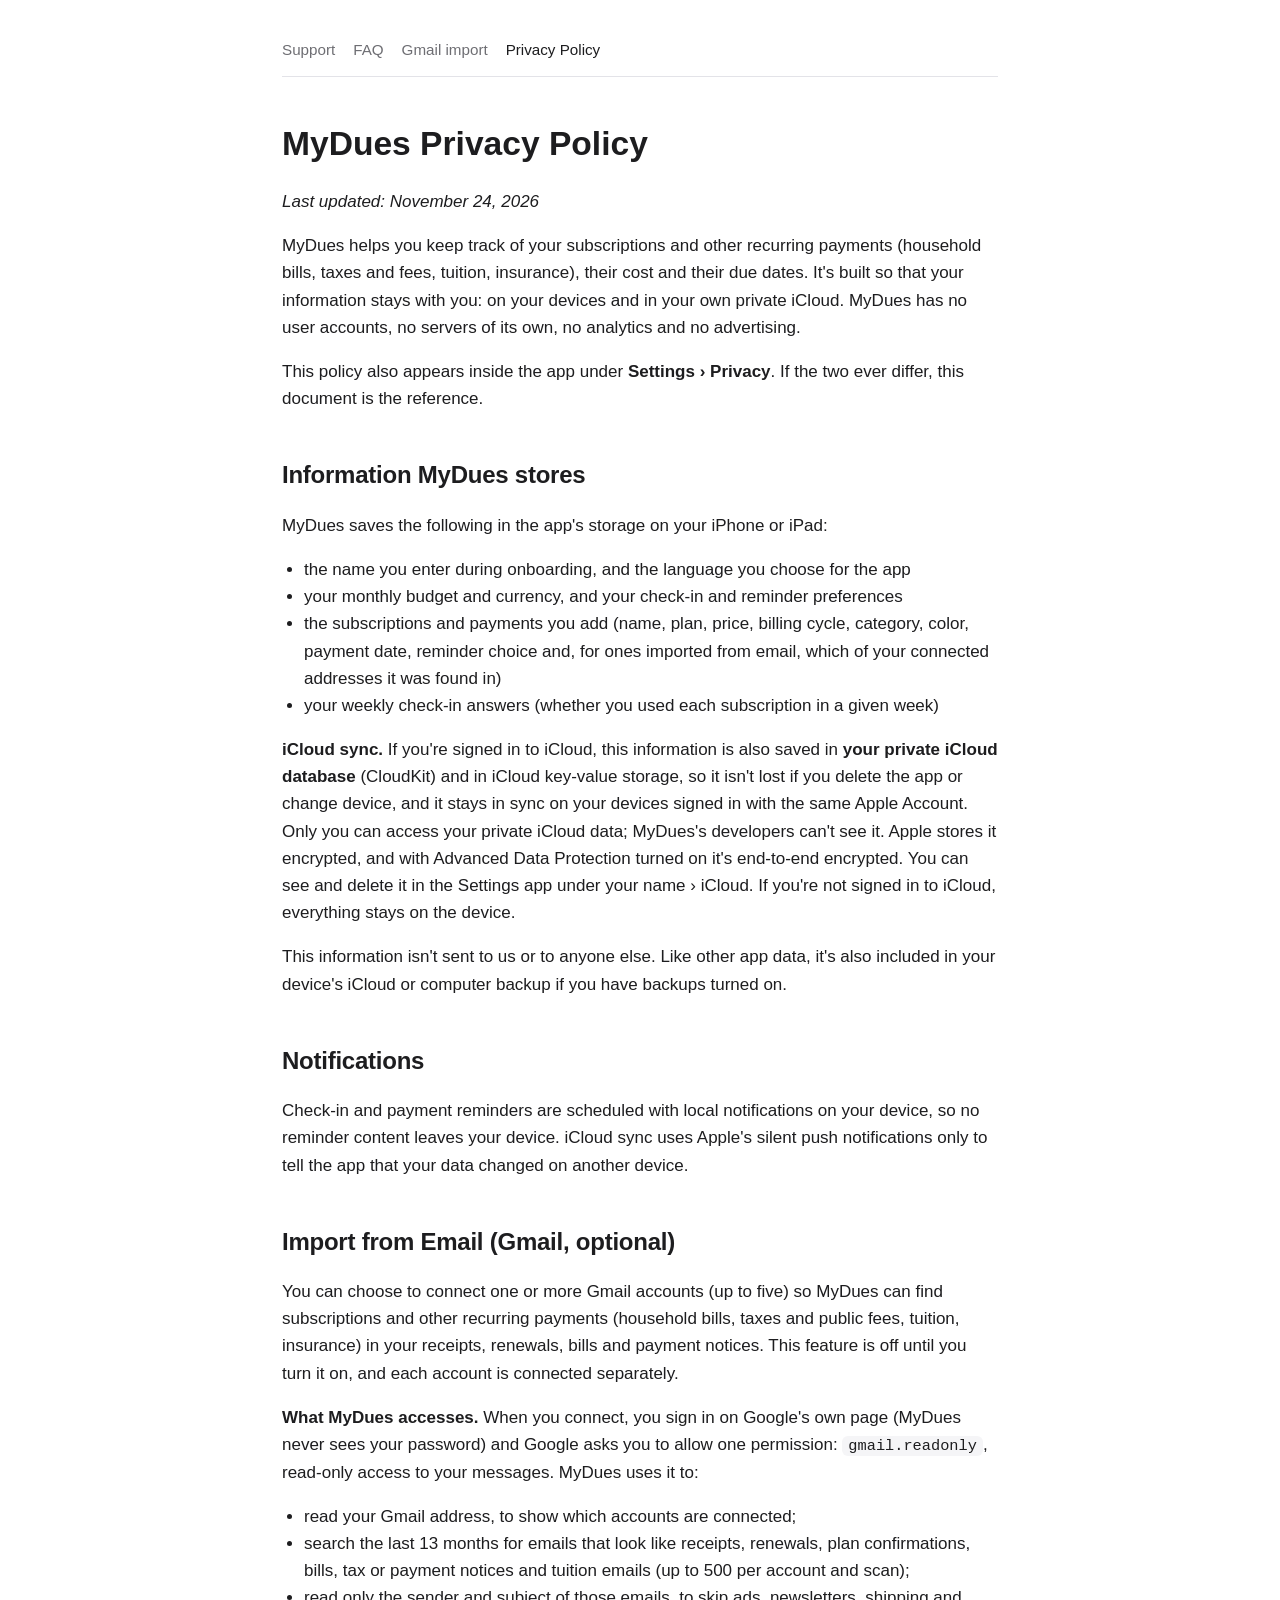
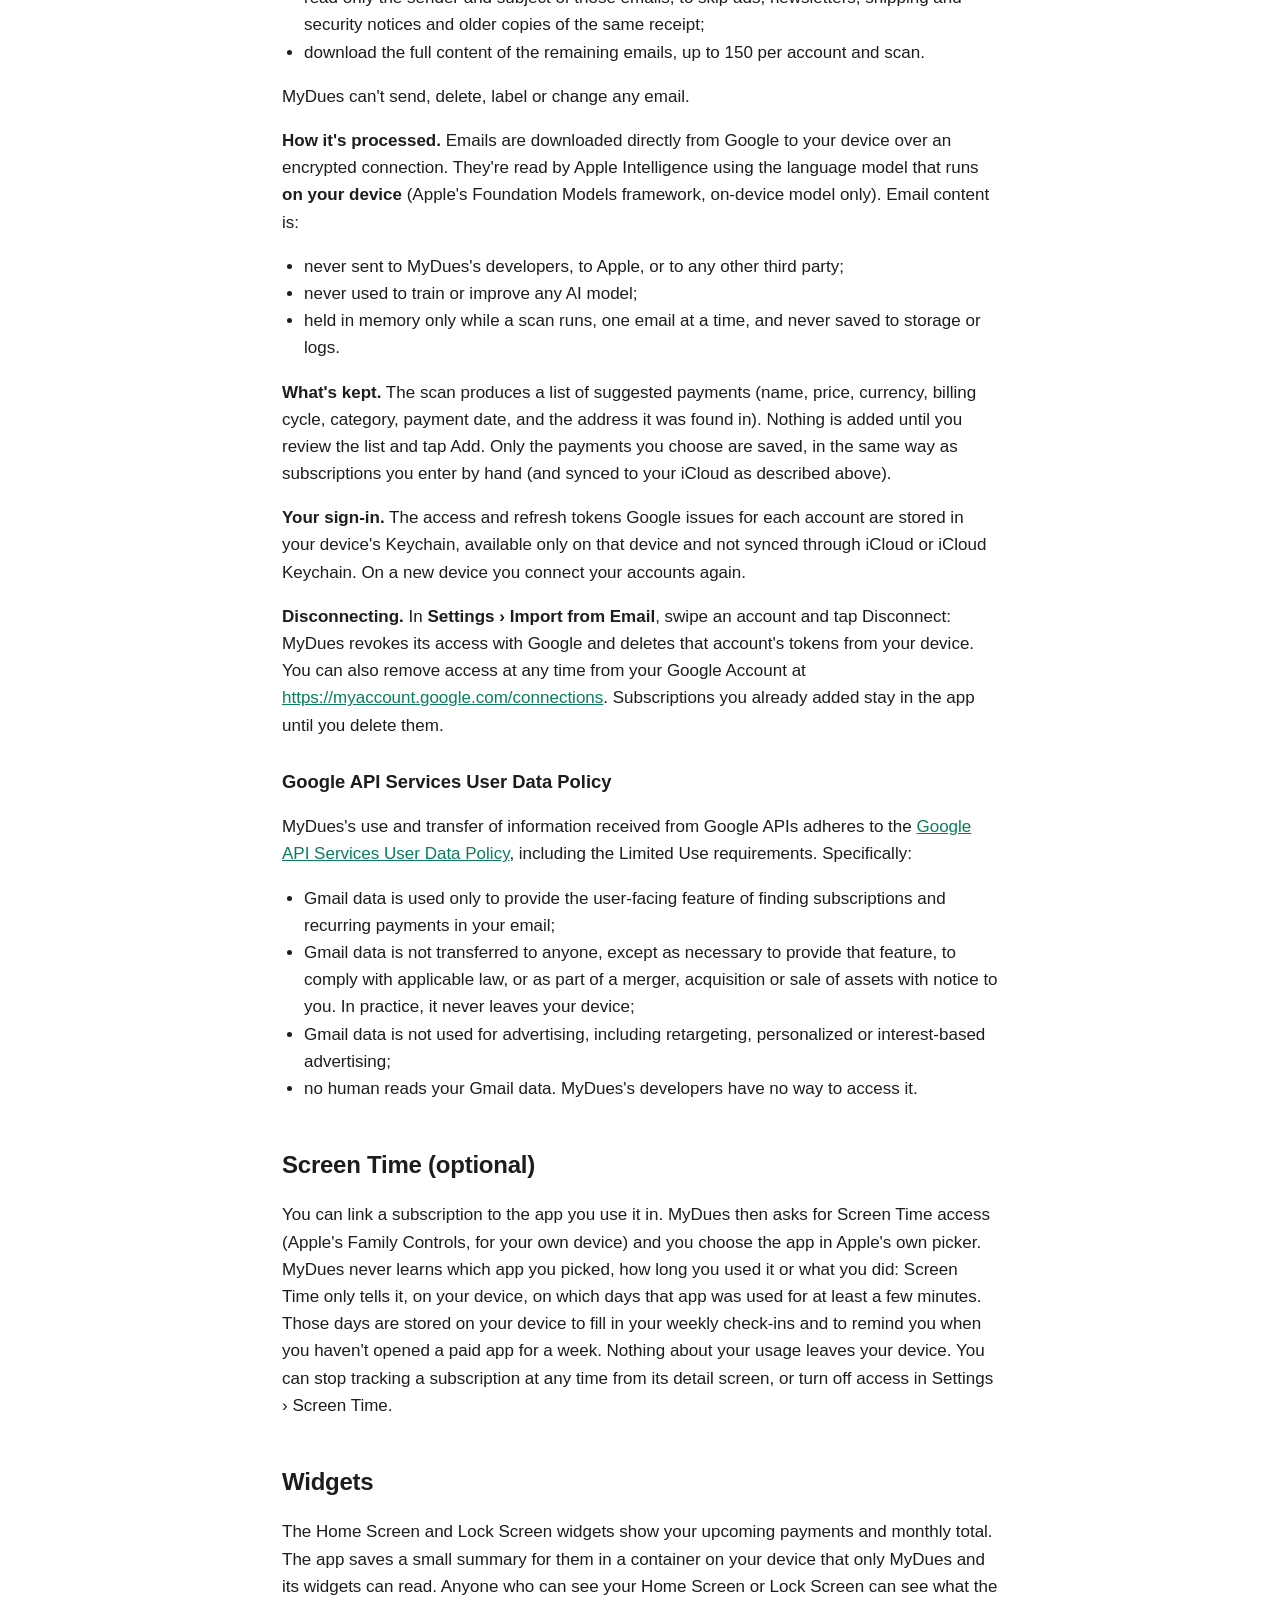
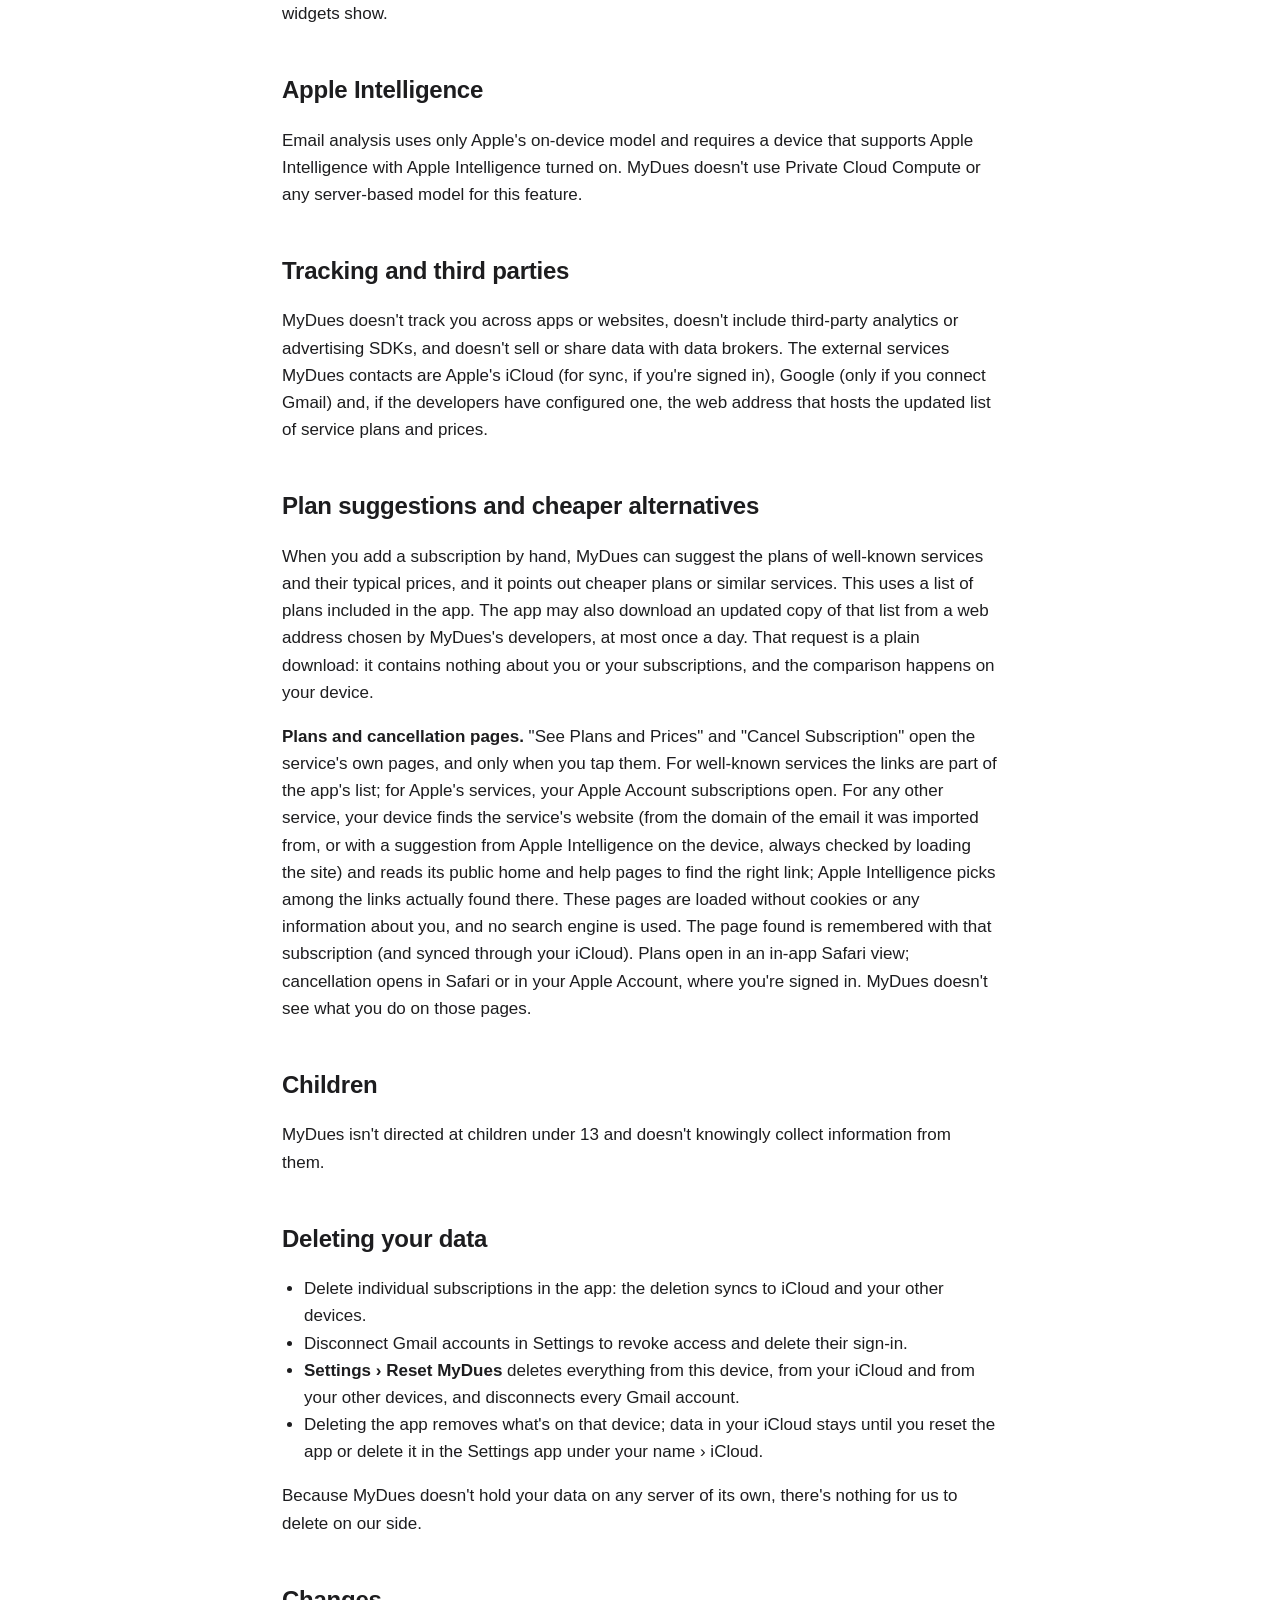
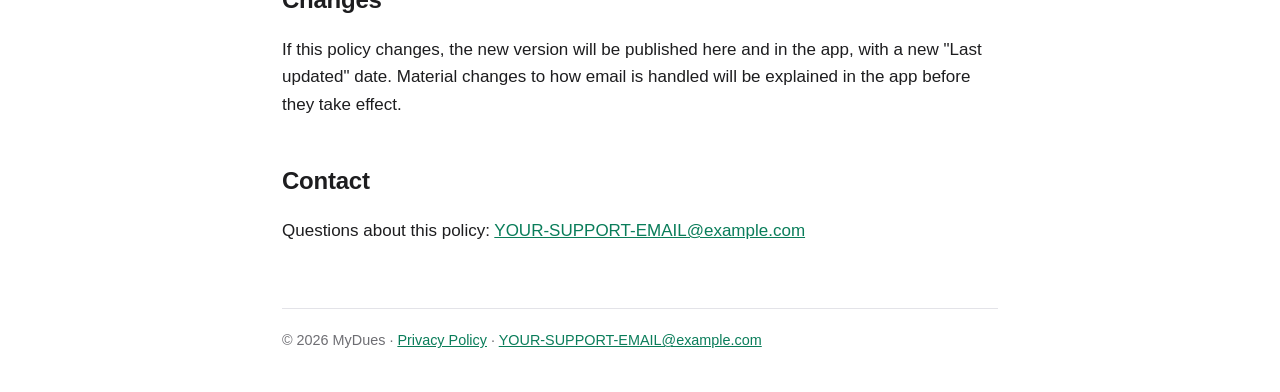
==== docs/privacy.html @ 200a71fd "testflight" ====
<!doctype html>
<html lang="en"><head><meta charset="utf-8">
<meta name="viewport" content="width=device-width,initial-scale=1">
<title>MyDues Privacy Policy</title><meta name="description" content="MyDues Privacy Policy">
<link rel="stylesheet" href="style.css"></head><body><div class="wrap">
<div style="height:24px"></div>
<nav><a href="index.html">Support</a><a href="index.html#faq">FAQ</a><a href="index.html#gmail">Gmail import</a><a href="privacy.html" class="on">Privacy Policy</a></nav>
<main class="doc"><h1>MyDues Privacy Policy</h1>
<p><em>Last updated: November 24, 2026</em></p>
<p>MyDues helps you keep track of your subscriptions and other recurring payments (household bills, taxes and fees, tuition, insurance), their cost and their due dates. It's built so that your information stays with you: on your devices and in your own private iCloud. MyDues has no user accounts, no servers of its own, no analytics and no advertising.</p>
<p>This policy also appears inside the app under <strong>Settings › Privacy</strong>. If the two ever differ, this document is the reference.</p>
<h2>Information MyDues stores</h2>
<p>MyDues saves the following in the app's storage on your iPhone or iPad:</p>
<ul>
<li>the name you enter during onboarding, and the language you choose for the app</li>
<li>your monthly budget and currency, and your check-in and reminder preferences</li>
<li>the subscriptions and payments you add (name, plan, price, billing cycle, category, color, payment date, reminder choice and, for ones imported from email, which of your connected addresses it was found in)</li>
<li>your weekly check-in answers (whether you used each subscription in a given week)</li>
</ul>
<p><strong>iCloud sync.</strong> If you're signed in to iCloud, this information is also saved in <strong>your private iCloud database</strong> (CloudKit) and in iCloud key-value storage, so it isn't lost if you delete the app or change device, and it stays in sync on your devices signed in with the same Apple Account. Only you can access your private iCloud data; MyDues's developers can't see it. Apple stores it encrypted, and with Advanced Data Protection turned on it's end-to-end encrypted. You can see and delete it in the Settings app under your name › iCloud. If you're not signed in to iCloud, everything stays on the device.</p>
<p>This information isn't sent to us or to anyone else. Like other app data, it's also included in your device's iCloud or computer backup if you have backups turned on.</p>
<h2>Notifications</h2>
<p>Check-in and payment reminders are scheduled with local notifications on your device, so no reminder content leaves your device. iCloud sync uses Apple's silent push notifications only to tell the app that your data changed on another device.</p>
<h2>Import from Email (Gmail, optional)</h2>
<p>You can choose to connect one or more Gmail accounts (up to five) so MyDues can find subscriptions and other recurring payments (household bills, taxes and public fees, tuition, insurance) in your receipts, renewals, bills and payment notices. This feature is off until you turn it on, and each account is connected separately.</p>
<p><strong>What MyDues accesses.</strong> When you connect, you sign in on Google's own page (MyDues never sees your password) and Google asks you to allow one permission: <code>gmail.readonly</code>, read-only access to your messages. MyDues uses it to:</p>
<ul>
<li>read your Gmail address, to show which accounts are connected;</li>
<li>search the last 13 months for emails that look like receipts, renewals, plan confirmations, bills, tax or payment notices and tuition emails (up to 500 per account and scan);</li>
<li>read only the sender and subject of those emails, to skip ads, newsletters, shipping and security notices and older copies of the same receipt;</li>
<li>download the full content of the remaining emails, up to 150 per account and scan.</li>
</ul>
<p>MyDues can't send, delete, label or change any email.</p>
<p><strong>How it's processed.</strong> Emails are downloaded directly from Google to your device over an encrypted connection. They're read by Apple Intelligence using the language model that runs <strong>on your device</strong> (Apple's Foundation Models framework, on-device model only). Email content is:</p>
<ul>
<li>never sent to MyDues's developers, to Apple, or to any other third party;</li>
<li>never used to train or improve any AI model;</li>
<li>held in memory only while a scan runs, one email at a time, and never saved to storage or logs.</li>
</ul>
<p><strong>What's kept.</strong> The scan produces a list of suggested payments (name, price, currency, billing cycle, category, payment date, and the address it was found in). Nothing is added until you review the list and tap Add. Only the payments you choose are saved, in the same way as subscriptions you enter by hand (and synced to your iCloud as described above).</p>
<p><strong>Your sign-in.</strong> The access and refresh tokens Google issues for each account are stored in your device's Keychain, available only on that device and not synced through iCloud or iCloud Keychain. On a new device you connect your accounts again.</p>
<p><strong>Disconnecting.</strong> In <strong>Settings › Import from Email</strong>, swipe an account and tap Disconnect: MyDues revokes its access with Google and deletes that account's tokens from your device. You can also remove access at any time from your Google Account at <a href="https://myaccount.google.com/connections">https://myaccount.google.com/connections</a>. Subscriptions you already added stay in the app until you delete them.</p>
<h3>Google API Services User Data Policy</h3>
<p>MyDues's use and transfer of information received from Google APIs adheres to the <a href="https://developers.google.com/terms/api-services-user-data-policy">Google API Services User Data Policy</a>, including the Limited Use requirements. Specifically:</p>
<ul>
<li>Gmail data is used only to provide the user-facing feature of finding subscriptions and recurring payments in your email;</li>
<li>Gmail data is not transferred to anyone, except as necessary to provide that feature, to comply with applicable law, or as part of a merger, acquisition or sale of assets with notice to you. In practice, it never leaves your device;</li>
<li>Gmail data is not used for advertising, including retargeting, personalized or interest-based advertising;</li>
<li>no human reads your Gmail data. MyDues's developers have no way to access it.</li>
</ul>
<h2>Screen Time (optional)</h2>
<p>You can link a subscription to the app you use it in. MyDues then asks for Screen Time access (Apple's Family Controls, for your own device) and you choose the app in Apple's own picker. MyDues never learns which app you picked, how long you used it or what you did: Screen Time only tells it, on your device, on which days that app was used for at least a few minutes. Those days are stored on your device to fill in your weekly check-ins and to remind you when you haven't opened a paid app for a week. Nothing about your usage leaves your device. You can stop tracking a subscription at any time from its detail screen, or turn off access in Settings › Screen Time.</p>
<h2>Widgets</h2>
<p>The Home Screen and Lock Screen widgets show your upcoming payments and monthly total. The app saves a small summary for them in a container on your device that only MyDues and its widgets can read. Anyone who can see your Home Screen or Lock Screen can see what the widgets show.</p>
<h2>Apple Intelligence</h2>
<p>Email analysis uses only Apple's on-device model and requires a device that supports Apple Intelligence with Apple Intelligence turned on. MyDues doesn't use Private Cloud Compute or any server-based model for this feature.</p>
<h2>Tracking and third parties</h2>
<p>MyDues doesn't track you across apps or websites, doesn't include third-party analytics or advertising SDKs, and doesn't sell or share data with data brokers. The external services MyDues contacts are Apple's iCloud (for sync, if you're signed in), Google (only if you connect Gmail) and, if the developers have configured one, the web address that hosts the updated list of service plans and prices.</p>
<h2>Plan suggestions and cheaper alternatives</h2>
<p>When you add a subscription by hand, MyDues can suggest the plans of well-known services and their typical prices, and it points out cheaper plans or similar services. This uses a list of plans included in the app. The app may also download an updated copy of that list from a web address chosen by MyDues's developers, at most once a day. That request is a plain download: it contains nothing about you or your subscriptions, and the comparison happens on your device.</p>
<p><strong>Plans and cancellation pages.</strong> "See Plans and Prices" and "Cancel Subscription" open the service's own pages, and only when you tap them. For well-known services the links are part of the app's list; for Apple's services, your Apple Account subscriptions open. For any other service, your device finds the service's website (from the domain of the email it was imported from, or with a suggestion from Apple Intelligence on the device, always checked by loading the site) and reads its public home and help pages to find the right link; Apple Intelligence picks among the links actually found there. These pages are loaded without cookies or any information about you, and no search engine is used. The page found is remembered with that subscription (and synced through your iCloud). Plans open in an in-app Safari view; cancellation opens in Safari or in your Apple Account, where you're signed in. MyDues doesn't see what you do on those pages.</p>
<h2>Children</h2>
<p>MyDues isn't directed at children under 13 and doesn't knowingly collect information from them.</p>
<h2>Deleting your data</h2>
<ul>
<li>Delete individual subscriptions in the app: the deletion syncs to iCloud and your other devices.</li>
<li>Disconnect Gmail accounts in Settings to revoke access and delete their sign-in.</li>
<li><strong>Settings › Reset MyDues</strong> deletes everything from this device, from your iCloud and from your other devices, and disconnects every Gmail account.</li>
<li>Deleting the app removes what's on that device; data in your iCloud stays until you reset the app or delete it in the Settings app under your name › iCloud.</li>
</ul>
<p>Because MyDues doesn't hold your data on any server of its own, there's nothing for us to delete on our side.</p>
<h2>Changes</h2>
<p>If this policy changes, the new version will be published here and in the app, with a new "Last updated" date. Material changes to how email is handled will be explained in the app before they take effect.</p>
<h2>Contact</h2>
<p>Questions about this policy: <a href="mailto:YOUR-SUPPORT-EMAIL@example.com">YOUR-SUPPORT-EMAIL@example.com</a></p></main>
<footer>© 2026 MyDues · <a href="privacy.html">Privacy Policy</a> · <a href="mailto:YOUR-SUPPORT-EMAIL@example.com">YOUR-SUPPORT-EMAIL@example.com</a></footer>
</div></body></html>
---- docs/style.css ----
:root{--bg:#fff;--fg:#1d1d1f;--muted:#6e6e73;--card:#f5f5f7;--accent:#0a7d5a;--line:#e3e3e8}
@media(prefers-color-scheme:dark){:root{--bg:#111113;--fg:#f2f2f4;--muted:#9a9aa2;--card:#1c1c1f;--accent:#3ddc97;--line:#2c2c30}}
*{box-sizing:border-box}
body{margin:0;background:var(--bg);color:var(--fg);font:17px/1.6 -apple-system,BlinkMacSystemFont,"SF Pro Text","Segoe UI",Roboto,sans-serif}
a{color:var(--accent)}
.wrap{max-width:760px;margin:0 auto;padding:0 22px}
header.site{padding:56px 0 28px}
header.site h1{font-size:2.6rem;line-height:1.1;margin:0 0 8px;letter-spacing:-.02em}
header.site p{color:var(--muted);margin:0;font-size:1.15rem}
nav{display:flex;gap:18px;padding:14px 0;border-bottom:1px solid var(--line);font-size:.95rem}
nav a{text-decoration:none;color:var(--muted)}nav a:hover,nav a.on{color:var(--fg)}
h2{font-size:1.5rem;margin:44px 0 12px;letter-spacing:-.01em}
h3{font-size:1.15rem;margin:28px 0 6px}
.card{background:var(--card);border-radius:16px;padding:22px 24px;margin:18px 0}
.btn{display:inline-block;background:var(--accent);color:#fff;padding:11px 20px;border-radius:999px;text-decoration:none;font-weight:600}
@media(prefers-color-scheme:dark){.btn{color:#08130f}}
details{border-bottom:1px solid var(--line);padding:14px 0}
summary{cursor:pointer;font-weight:600;list-style:none;display:flex;justify-content:space-between;gap:12px}
summary::-webkit-details-marker{display:none}
summary::after{content:"+";color:var(--muted);font-weight:400}
details[open] summary::after{content:"–"}
details p,details ul,details ol{margin:10px 0 0;color:var(--fg)}
code{background:var(--card);padding:1px 6px;border-radius:6px;font-size:.9em}
footer{margin:64px 0 40px;padding-top:20px;border-top:1px solid var(--line);color:var(--muted);font-size:.9rem}
.doc h1{font-size:2.1rem;margin:40px 0 8px}
.doc ul{padding-left:22px}
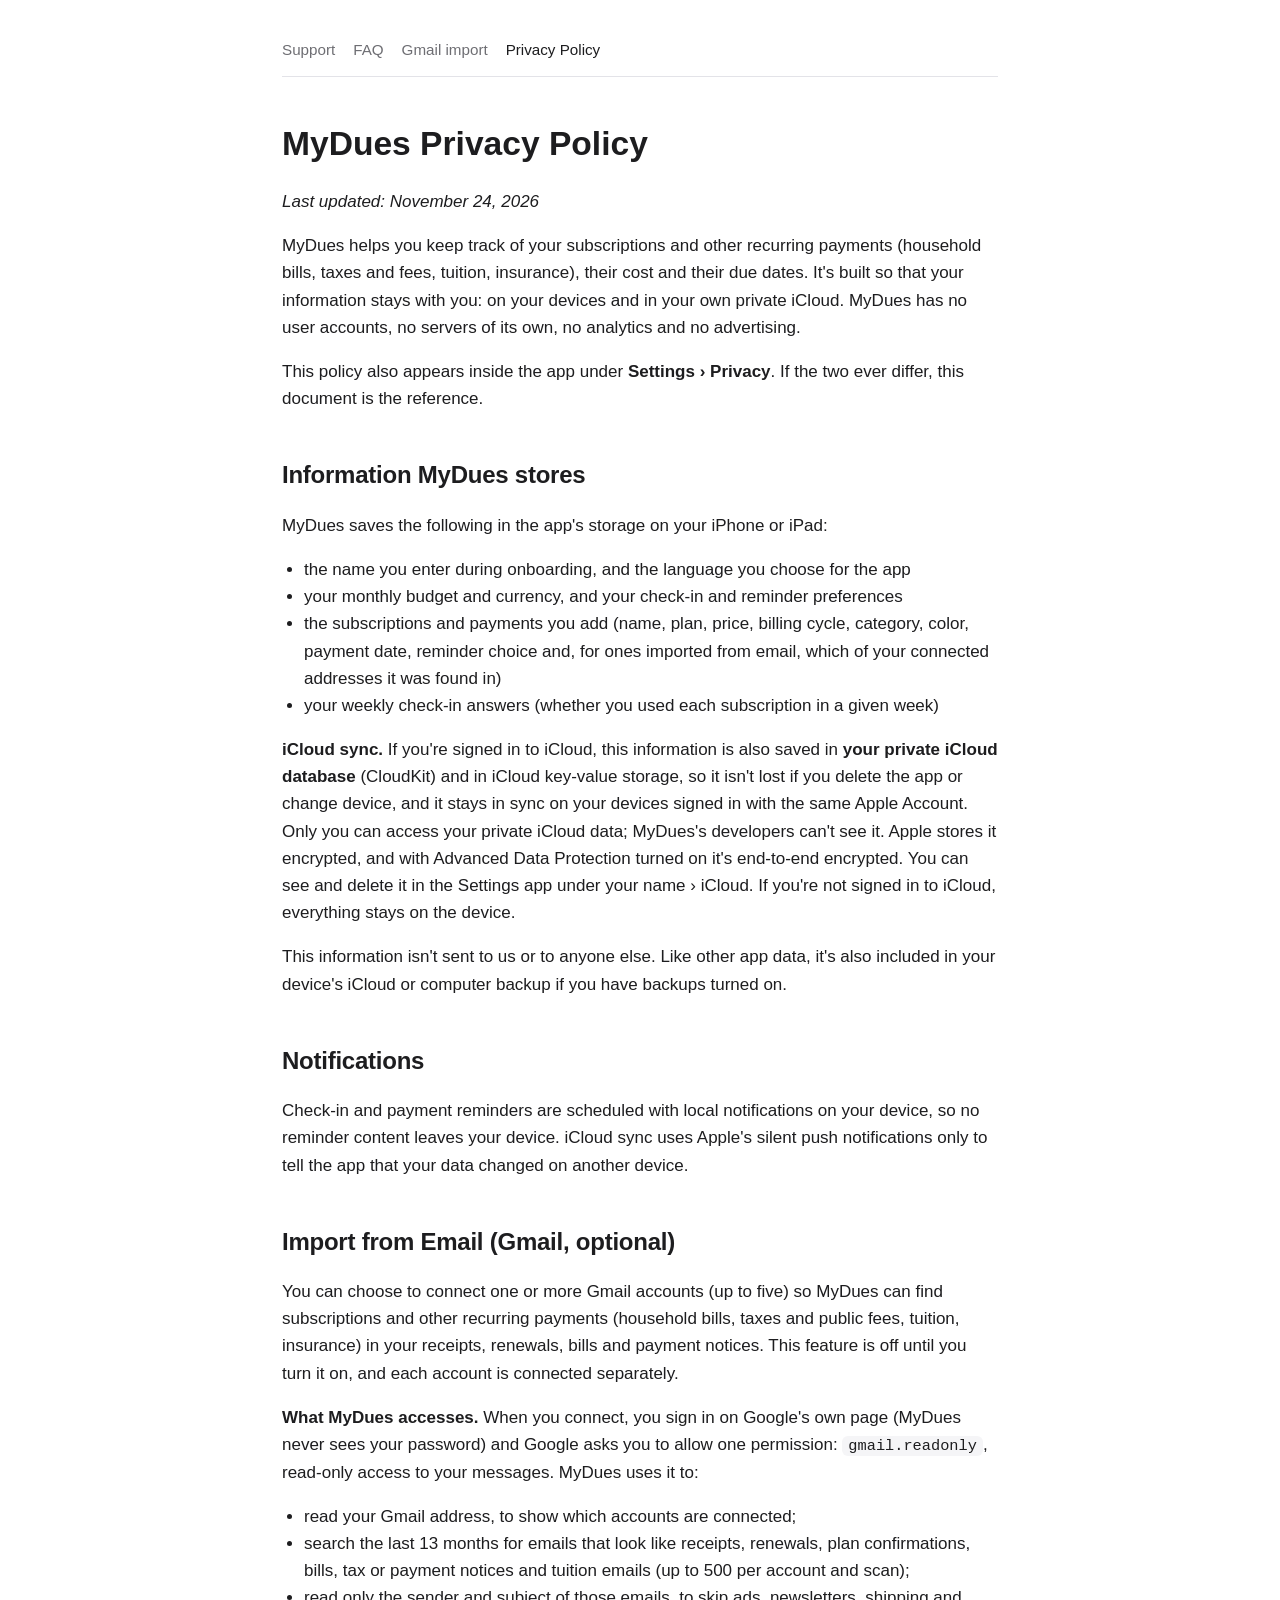
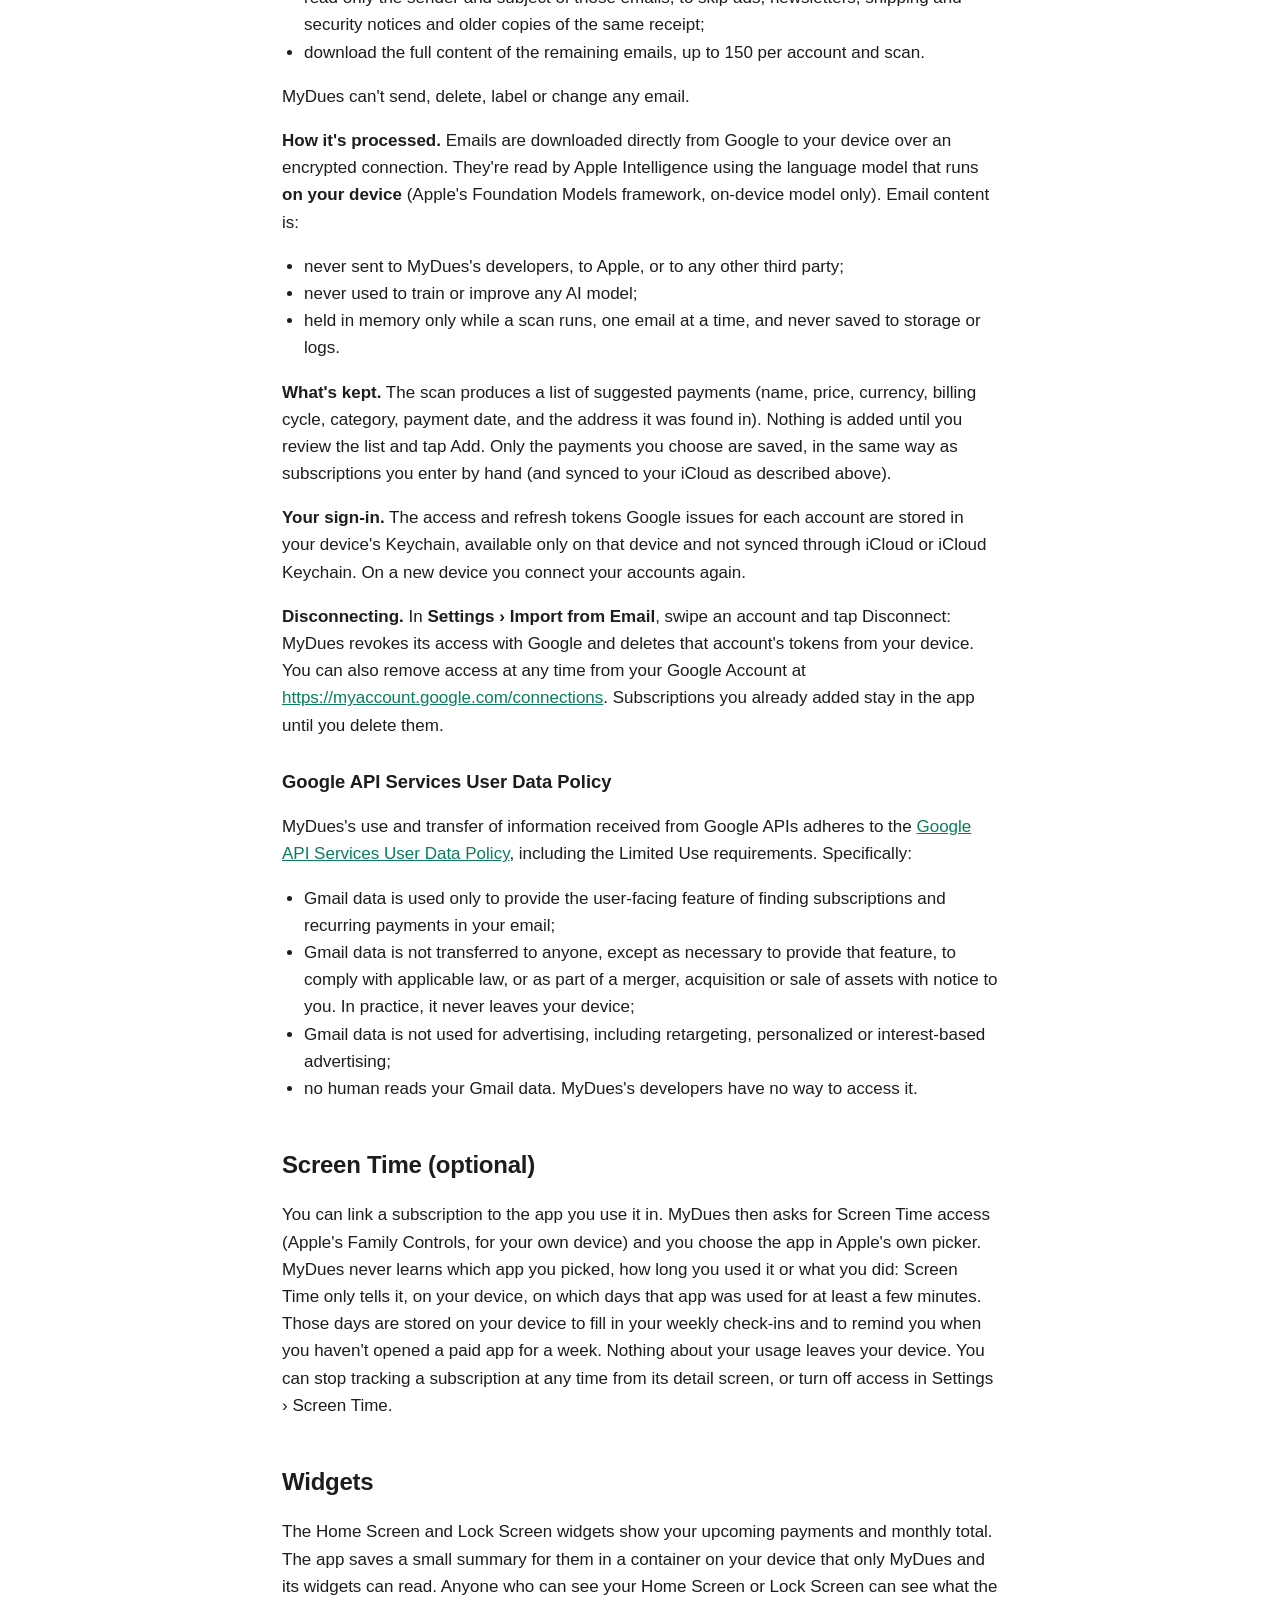
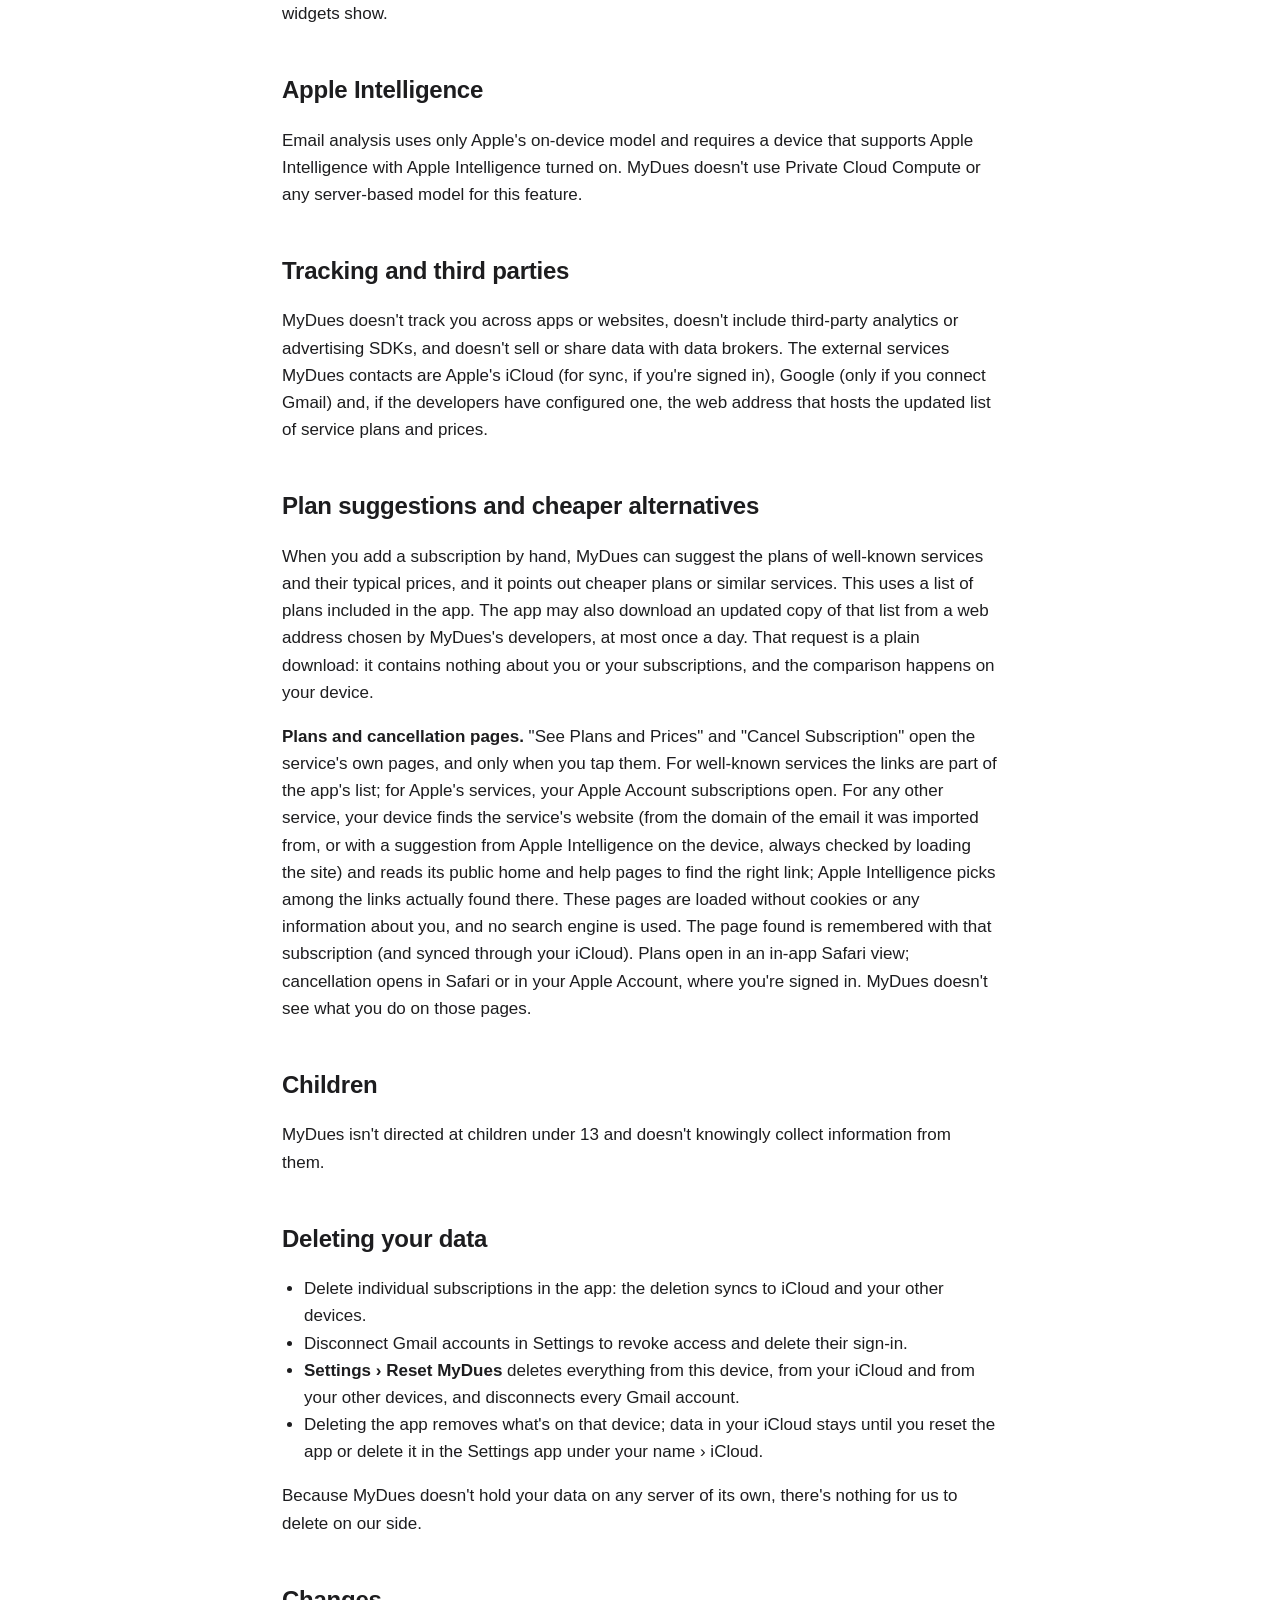
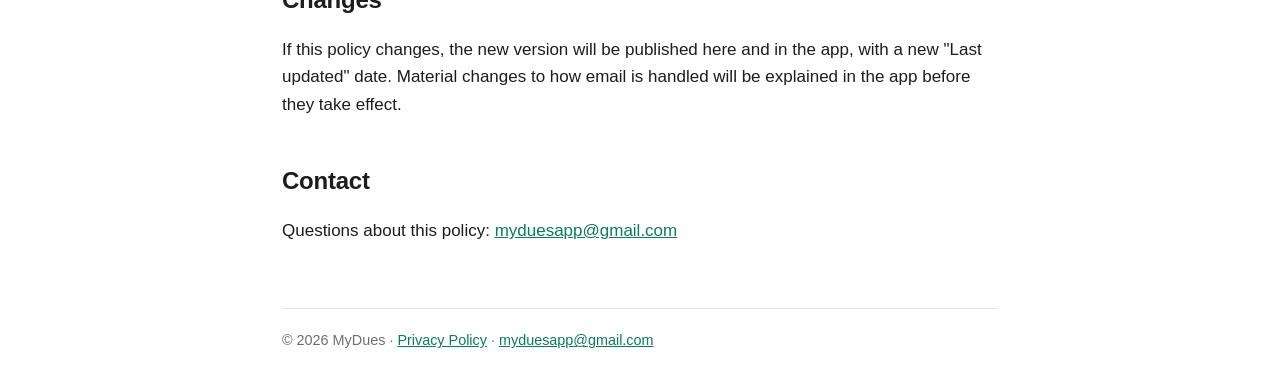
==== commit d73eccdc: "Set support email" ====
--- a/docs/privacy.html
+++ b/docs/privacy.html
@@ -72,6 +72,6 @@
 <h2>Changes</h2>
 <p>If this policy changes, the new version will be published here and in the app, with a new "Last updated" date. Material changes to how email is handled will be explained in the app before they take effect.</p>
 <h2>Contact</h2>
-<p>Questions about this policy: <a href="mailto:YOUR-SUPPORT-EMAIL@example.com">YOUR-SUPPORT-EMAIL@example.com</a></p></main>
-<footer>© 2026 MyDues · <a href="privacy.html">Privacy Policy</a> · <a href="mailto:YOUR-SUPPORT-EMAIL@example.com">YOUR-SUPPORT-EMAIL@example.com</a></footer>
+<p>Questions about this policy: <a href="mailto:myduesapp@gmail.com">myduesapp@gmail.com</a></p></main>
+<footer>© 2026 MyDues · <a href="privacy.html">Privacy Policy</a> · <a href="mailto:myduesapp@gmail.com">myduesapp@gmail.com</a></footer>
 </div></body></html>
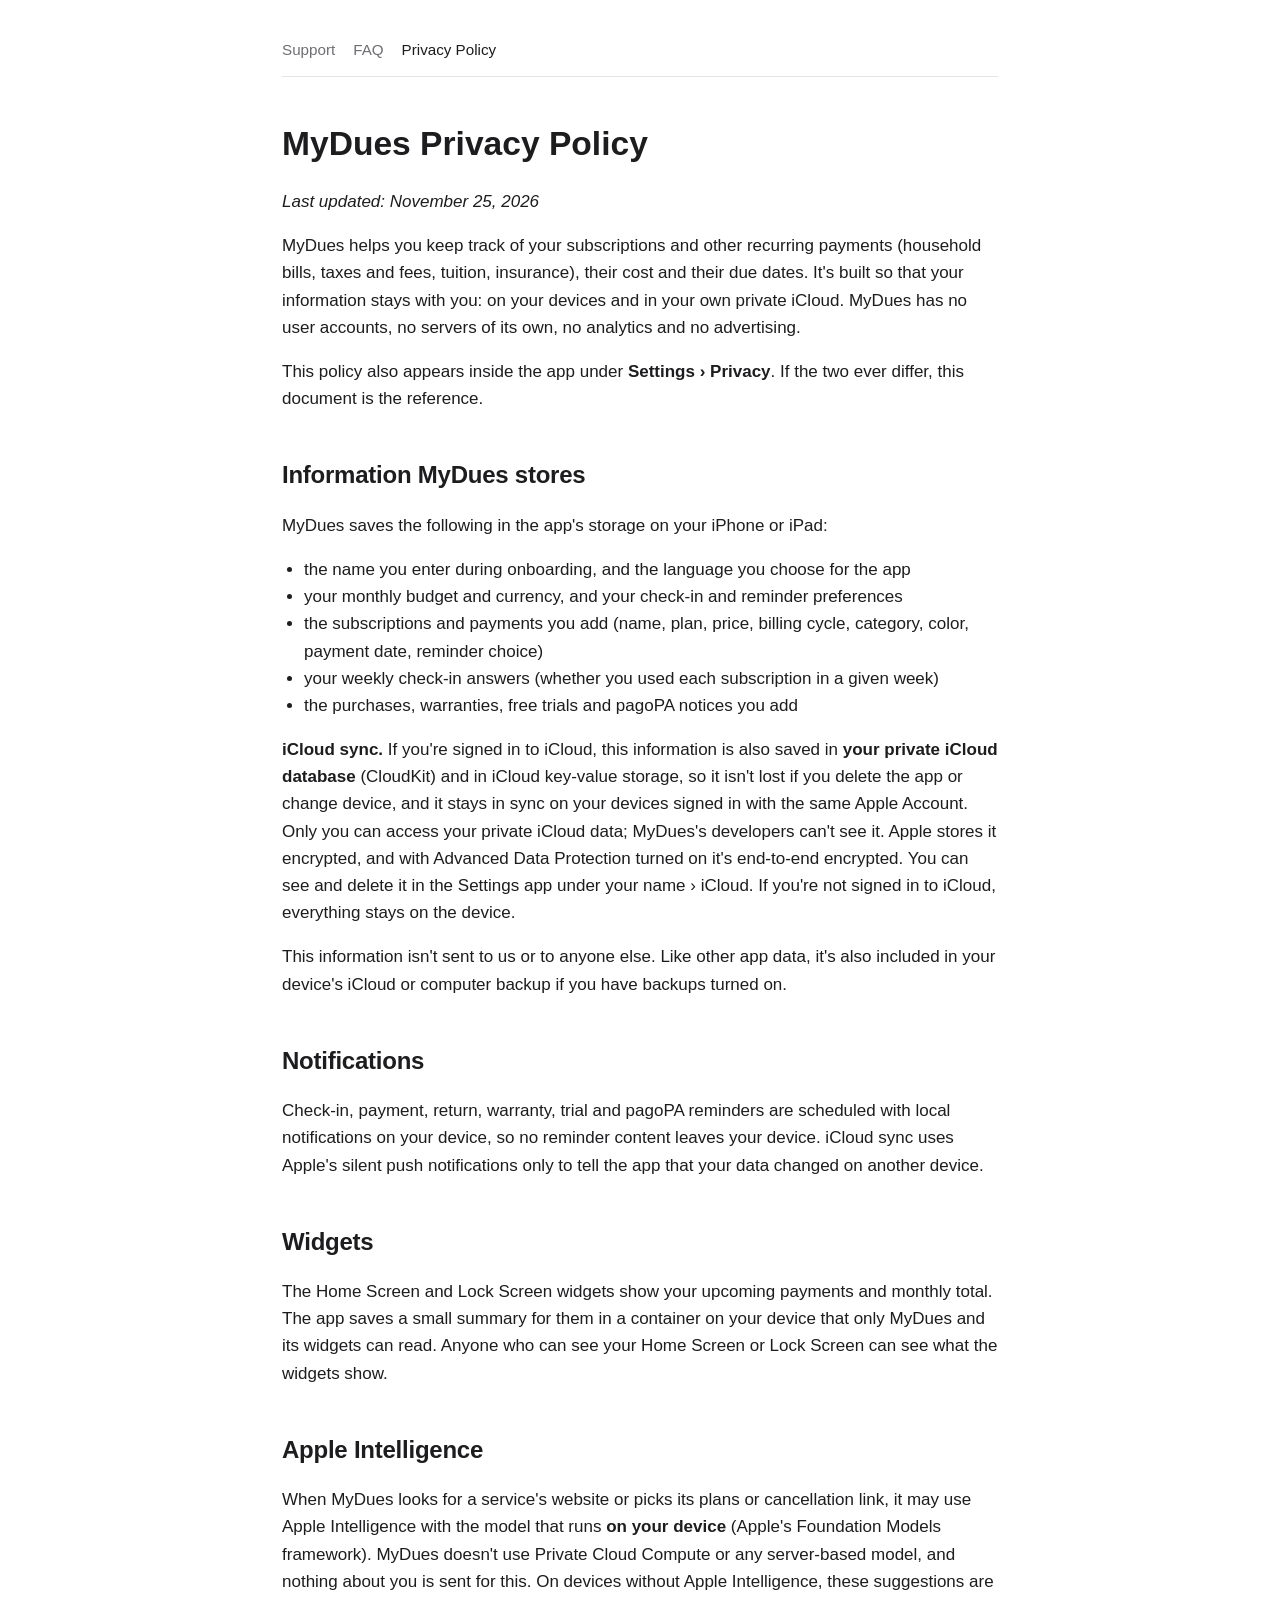
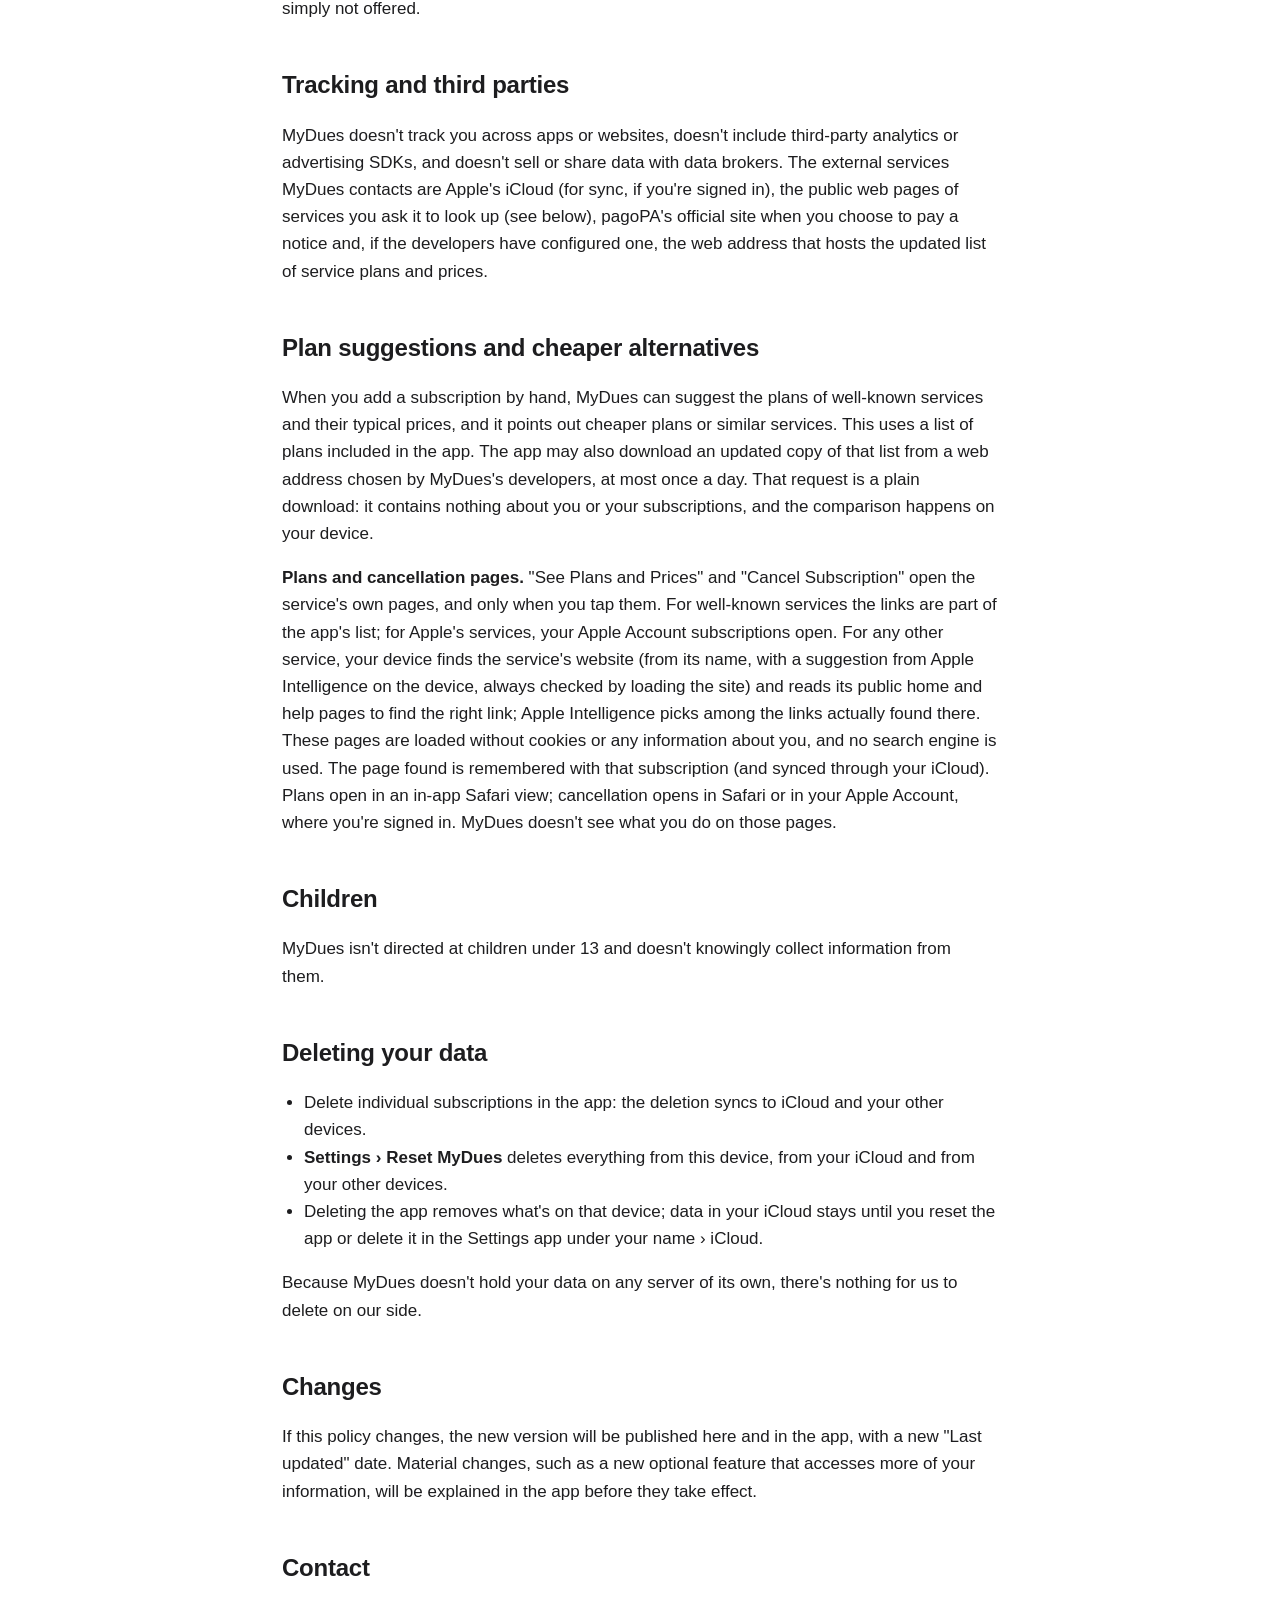
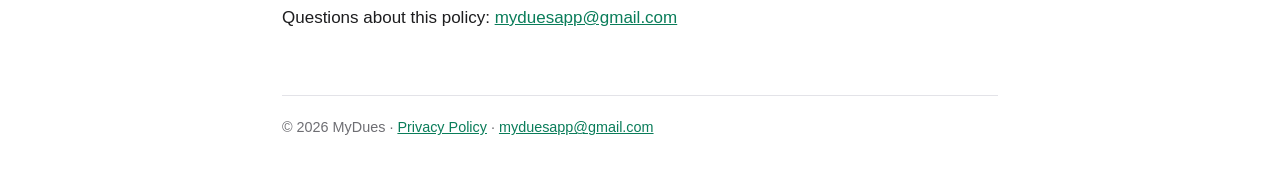
==== commit 1ed4341d: "APP STORE VERSION 25-11-2026" ====
--- a/docs/privacy.html
+++ b/docs/privacy.html
@@ -4,9 +4,9 @@
 <title>MyDues Privacy Policy</title><meta name="description" content="MyDues Privacy Policy">
 <link rel="stylesheet" href="style.css"></head><body><div class="wrap">
 <div style="height:24px"></div>
-<nav><a href="index.html">Support</a><a href="index.html#faq">FAQ</a><a href="index.html#gmail">Gmail import</a><a href="privacy.html" class="on">Privacy Policy</a></nav>
+<nav><a href="index.html">Support</a><a href="index.html#faq">FAQ</a><a href="privacy.html" class="on">Privacy Policy</a></nav>
 <main class="doc"><h1>MyDues Privacy Policy</h1>
-<p><em>Last updated: November 24, 2026</em></p>
+<p><em>Last updated: November 25, 2026</em></p>
 <p>MyDues helps you keep track of your subscriptions and other recurring payments (household bills, taxes and fees, tuition, insurance), their cost and their due dates. It's built so that your information stays with you: on your devices and in your own private iCloud. MyDues has no user accounts, no servers of its own, no analytics and no advertising.</p>
 <p>This policy also appears inside the app under <strong>Settings › Privacy</strong>. If the two ever differ, this document is the reference.</p>
 <h2>Information MyDues stores</h2>
@@ -14,63 +14,34 @@
 <ul>
 <li>the name you enter during onboarding, and the language you choose for the app</li>
 <li>your monthly budget and currency, and your check-in and reminder preferences</li>
-<li>the subscriptions and payments you add (name, plan, price, billing cycle, category, color, payment date, reminder choice and, for ones imported from email, which of your connected addresses it was found in)</li>
+<li>the subscriptions and payments you add (name, plan, price, billing cycle, category, color, payment date, reminder choice)</li>
 <li>your weekly check-in answers (whether you used each subscription in a given week)</li>
+<li>the purchases, warranties, free trials and pagoPA notices you add</li>
 </ul>
 <p><strong>iCloud sync.</strong> If you're signed in to iCloud, this information is also saved in <strong>your private iCloud database</strong> (CloudKit) and in iCloud key-value storage, so it isn't lost if you delete the app or change device, and it stays in sync on your devices signed in with the same Apple Account. Only you can access your private iCloud data; MyDues's developers can't see it. Apple stores it encrypted, and with Advanced Data Protection turned on it's end-to-end encrypted. You can see and delete it in the Settings app under your name › iCloud. If you're not signed in to iCloud, everything stays on the device.</p>
 <p>This information isn't sent to us or to anyone else. Like other app data, it's also included in your device's iCloud or computer backup if you have backups turned on.</p>
 <h2>Notifications</h2>
-<p>Check-in and payment reminders are scheduled with local notifications on your device, so no reminder content leaves your device. iCloud sync uses Apple's silent push notifications only to tell the app that your data changed on another device.</p>
-<h2>Import from Email (Gmail, optional)</h2>
-<p>You can choose to connect one or more Gmail accounts (up to five) so MyDues can find subscriptions and other recurring payments (household bills, taxes and public fees, tuition, insurance) in your receipts, renewals, bills and payment notices. This feature is off until you turn it on, and each account is connected separately.</p>
-<p><strong>What MyDues accesses.</strong> When you connect, you sign in on Google's own page (MyDues never sees your password) and Google asks you to allow one permission: <code>gmail.readonly</code>, read-only access to your messages. MyDues uses it to:</p>
-<ul>
-<li>read your Gmail address, to show which accounts are connected;</li>
-<li>search the last 13 months for emails that look like receipts, renewals, plan confirmations, bills, tax or payment notices and tuition emails (up to 500 per account and scan);</li>
-<li>read only the sender and subject of those emails, to skip ads, newsletters, shipping and security notices and older copies of the same receipt;</li>
-<li>download the full content of the remaining emails, up to 150 per account and scan.</li>
-</ul>
-<p>MyDues can't send, delete, label or change any email.</p>
-<p><strong>How it's processed.</strong> Emails are downloaded directly from Google to your device over an encrypted connection. They're read by Apple Intelligence using the language model that runs <strong>on your device</strong> (Apple's Foundation Models framework, on-device model only). Email content is:</p>
-<ul>
-<li>never sent to MyDues's developers, to Apple, or to any other third party;</li>
-<li>never used to train or improve any AI model;</li>
-<li>held in memory only while a scan runs, one email at a time, and never saved to storage or logs.</li>
-</ul>
-<p><strong>What's kept.</strong> The scan produces a list of suggested payments (name, price, currency, billing cycle, category, payment date, and the address it was found in). Nothing is added until you review the list and tap Add. Only the payments you choose are saved, in the same way as subscriptions you enter by hand (and synced to your iCloud as described above).</p>
-<p><strong>Your sign-in.</strong> The access and refresh tokens Google issues for each account are stored in your device's Keychain, available only on that device and not synced through iCloud or iCloud Keychain. On a new device you connect your accounts again.</p>
-<p><strong>Disconnecting.</strong> In <strong>Settings › Import from Email</strong>, swipe an account and tap Disconnect: MyDues revokes its access with Google and deletes that account's tokens from your device. You can also remove access at any time from your Google Account at <a href="https://myaccount.google.com/connections">https://myaccount.google.com/connections</a>. Subscriptions you already added stay in the app until you delete them.</p>
-<h3>Google API Services User Data Policy</h3>
-<p>MyDues's use and transfer of information received from Google APIs adheres to the <a href="https://developers.google.com/terms/api-services-user-data-policy">Google API Services User Data Policy</a>, including the Limited Use requirements. Specifically:</p>
-<ul>
-<li>Gmail data is used only to provide the user-facing feature of finding subscriptions and recurring payments in your email;</li>
-<li>Gmail data is not transferred to anyone, except as necessary to provide that feature, to comply with applicable law, or as part of a merger, acquisition or sale of assets with notice to you. In practice, it never leaves your device;</li>
-<li>Gmail data is not used for advertising, including retargeting, personalized or interest-based advertising;</li>
-<li>no human reads your Gmail data. MyDues's developers have no way to access it.</li>
-</ul>
-<h2>Screen Time (optional)</h2>
-<p>You can link a subscription to the app you use it in. MyDues then asks for Screen Time access (Apple's Family Controls, for your own device) and you choose the app in Apple's own picker. MyDues never learns which app you picked, how long you used it or what you did: Screen Time only tells it, on your device, on which days that app was used for at least a few minutes. Those days are stored on your device to fill in your weekly check-ins and to remind you when you haven't opened a paid app for a week. Nothing about your usage leaves your device. You can stop tracking a subscription at any time from its detail screen, or turn off access in Settings › Screen Time.</p>
+<p>Check-in, payment, return, warranty, trial and pagoPA reminders are scheduled with local notifications on your device, so no reminder content leaves your device. iCloud sync uses Apple's silent push notifications only to tell the app that your data changed on another device.</p>
 <h2>Widgets</h2>
 <p>The Home Screen and Lock Screen widgets show your upcoming payments and monthly total. The app saves a small summary for them in a container on your device that only MyDues and its widgets can read. Anyone who can see your Home Screen or Lock Screen can see what the widgets show.</p>
 <h2>Apple Intelligence</h2>
-<p>Email analysis uses only Apple's on-device model and requires a device that supports Apple Intelligence with Apple Intelligence turned on. MyDues doesn't use Private Cloud Compute or any server-based model for this feature.</p>
+<p>When MyDues looks for a service's website or picks its plans or cancellation link, it may use Apple Intelligence with the model that runs <strong>on your device</strong> (Apple's Foundation Models framework). MyDues doesn't use Private Cloud Compute or any server-based model, and nothing about you is sent for this. On devices without Apple Intelligence, these suggestions are simply not offered.</p>
 <h2>Tracking and third parties</h2>
-<p>MyDues doesn't track you across apps or websites, doesn't include third-party analytics or advertising SDKs, and doesn't sell or share data with data brokers. The external services MyDues contacts are Apple's iCloud (for sync, if you're signed in), Google (only if you connect Gmail) and, if the developers have configured one, the web address that hosts the updated list of service plans and prices.</p>
+<p>MyDues doesn't track you across apps or websites, doesn't include third-party analytics or advertising SDKs, and doesn't sell or share data with data brokers. The external services MyDues contacts are Apple's iCloud (for sync, if you're signed in), the public web pages of services you ask it to look up (see below), pagoPA's official site when you choose to pay a notice and, if the developers have configured one, the web address that hosts the updated list of service plans and prices.</p>
 <h2>Plan suggestions and cheaper alternatives</h2>
 <p>When you add a subscription by hand, MyDues can suggest the plans of well-known services and their typical prices, and it points out cheaper plans or similar services. This uses a list of plans included in the app. The app may also download an updated copy of that list from a web address chosen by MyDues's developers, at most once a day. That request is a plain download: it contains nothing about you or your subscriptions, and the comparison happens on your device.</p>
-<p><strong>Plans and cancellation pages.</strong> "See Plans and Prices" and "Cancel Subscription" open the service's own pages, and only when you tap them. For well-known services the links are part of the app's list; for Apple's services, your Apple Account subscriptions open. For any other service, your device finds the service's website (from the domain of the email it was imported from, or with a suggestion from Apple Intelligence on the device, always checked by loading the site) and reads its public home and help pages to find the right link; Apple Intelligence picks among the links actually found there. These pages are loaded without cookies or any information about you, and no search engine is used. The page found is remembered with that subscription (and synced through your iCloud). Plans open in an in-app Safari view; cancellation opens in Safari or in your Apple Account, where you're signed in. MyDues doesn't see what you do on those pages.</p>
+<p><strong>Plans and cancellation pages.</strong> "See Plans and Prices" and "Cancel Subscription" open the service's own pages, and only when you tap them. For well-known services the links are part of the app's list; for Apple's services, your Apple Account subscriptions open. For any other service, your device finds the service's website (from its name, with a suggestion from Apple Intelligence on the device, always checked by loading the site) and reads its public home and help pages to find the right link; Apple Intelligence picks among the links actually found there. These pages are loaded without cookies or any information about you, and no search engine is used. The page found is remembered with that subscription (and synced through your iCloud). Plans open in an in-app Safari view; cancellation opens in Safari or in your Apple Account, where you're signed in. MyDues doesn't see what you do on those pages.</p>
 <h2>Children</h2>
 <p>MyDues isn't directed at children under 13 and doesn't knowingly collect information from them.</p>
 <h2>Deleting your data</h2>
 <ul>
 <li>Delete individual subscriptions in the app: the deletion syncs to iCloud and your other devices.</li>
-<li>Disconnect Gmail accounts in Settings to revoke access and delete their sign-in.</li>
-<li><strong>Settings › Reset MyDues</strong> deletes everything from this device, from your iCloud and from your other devices, and disconnects every Gmail account.</li>
+<li><strong>Settings › Reset MyDues</strong> deletes everything from this device, from your iCloud and from your other devices.</li>
 <li>Deleting the app removes what's on that device; data in your iCloud stays until you reset the app or delete it in the Settings app under your name › iCloud.</li>
 </ul>
 <p>Because MyDues doesn't hold your data on any server of its own, there's nothing for us to delete on our side.</p>
 <h2>Changes</h2>
-<p>If this policy changes, the new version will be published here and in the app, with a new "Last updated" date. Material changes to how email is handled will be explained in the app before they take effect.</p>
+<p>If this policy changes, the new version will be published here and in the app, with a new "Last updated" date. Material changes, such as a new optional feature that accesses more of your information, will be explained in the app before they take effect.</p>
 <h2>Contact</h2>
 <p>Questions about this policy: <a href="mailto:myduesapp@gmail.com">myduesapp@gmail.com</a></p></main>
 <footer>© 2026 MyDues · <a href="privacy.html">Privacy Policy</a> · <a href="mailto:myduesapp@gmail.com">myduesapp@gmail.com</a></footer>
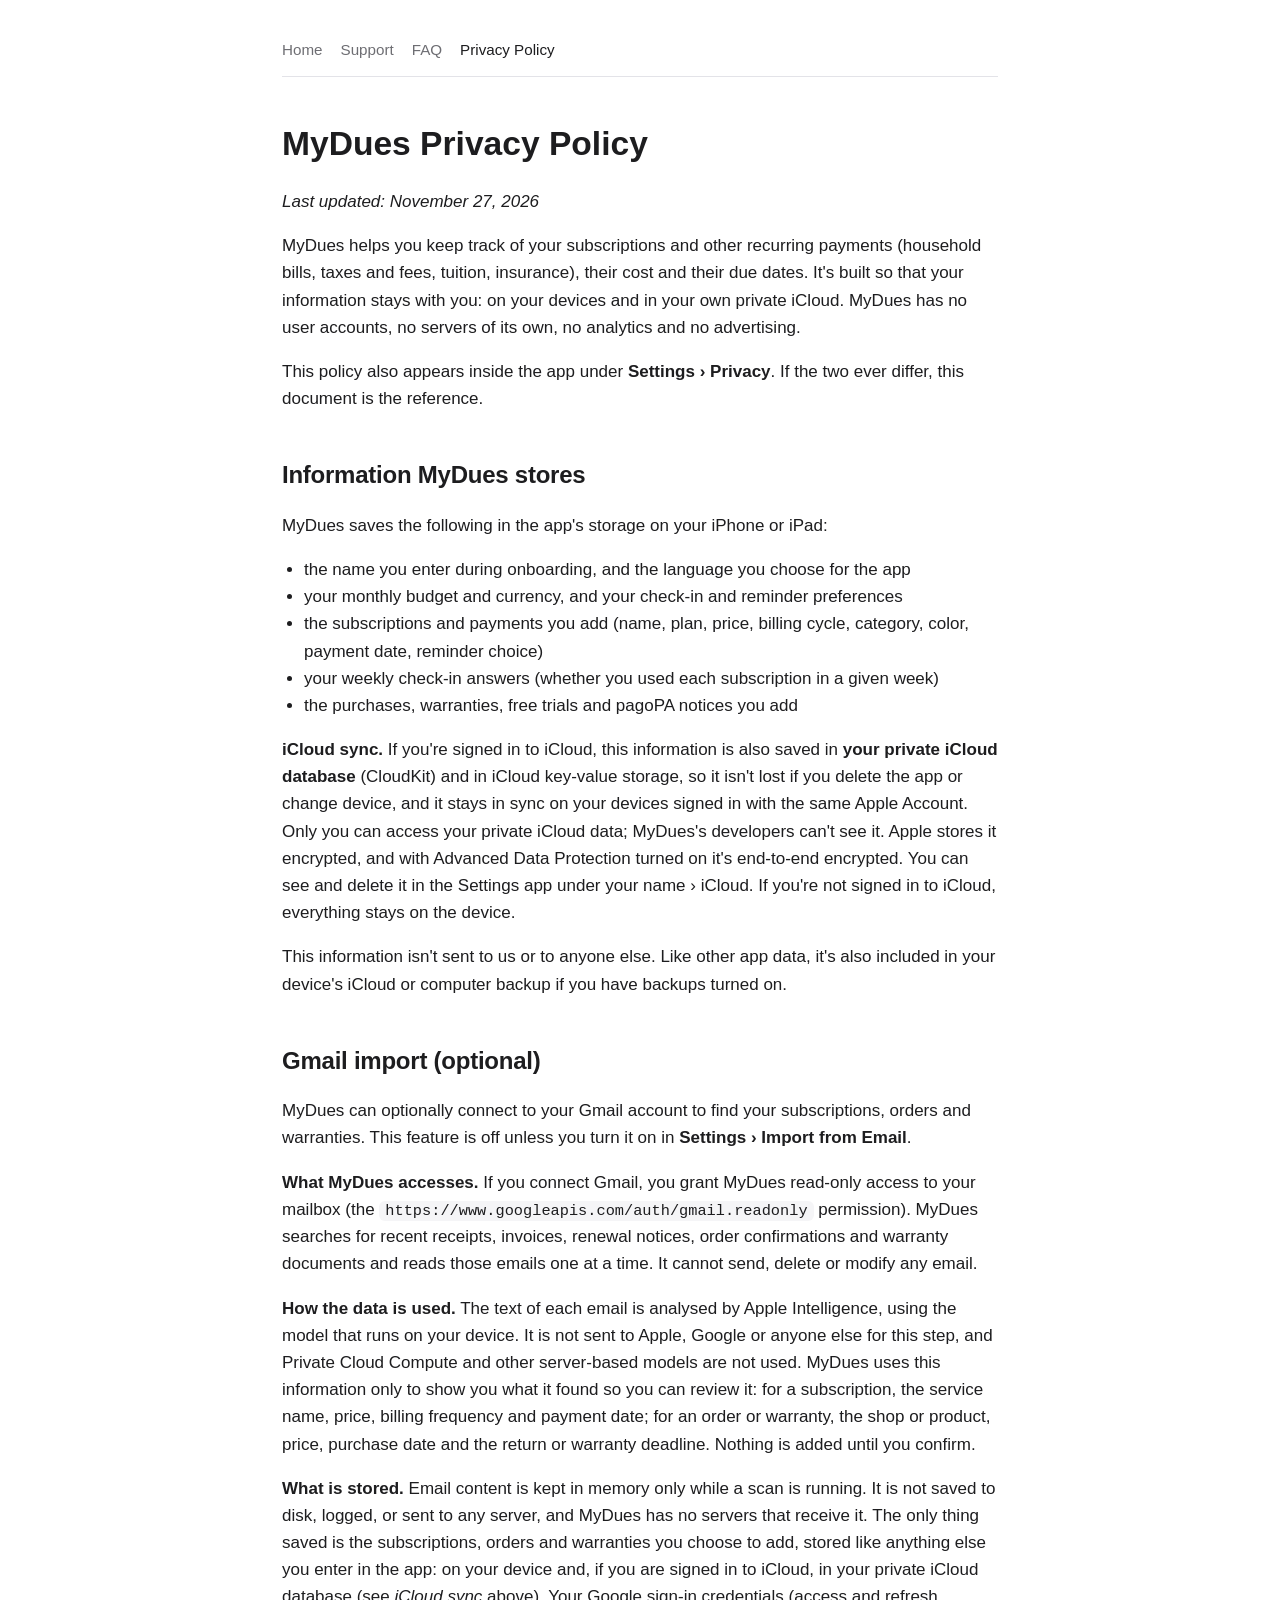
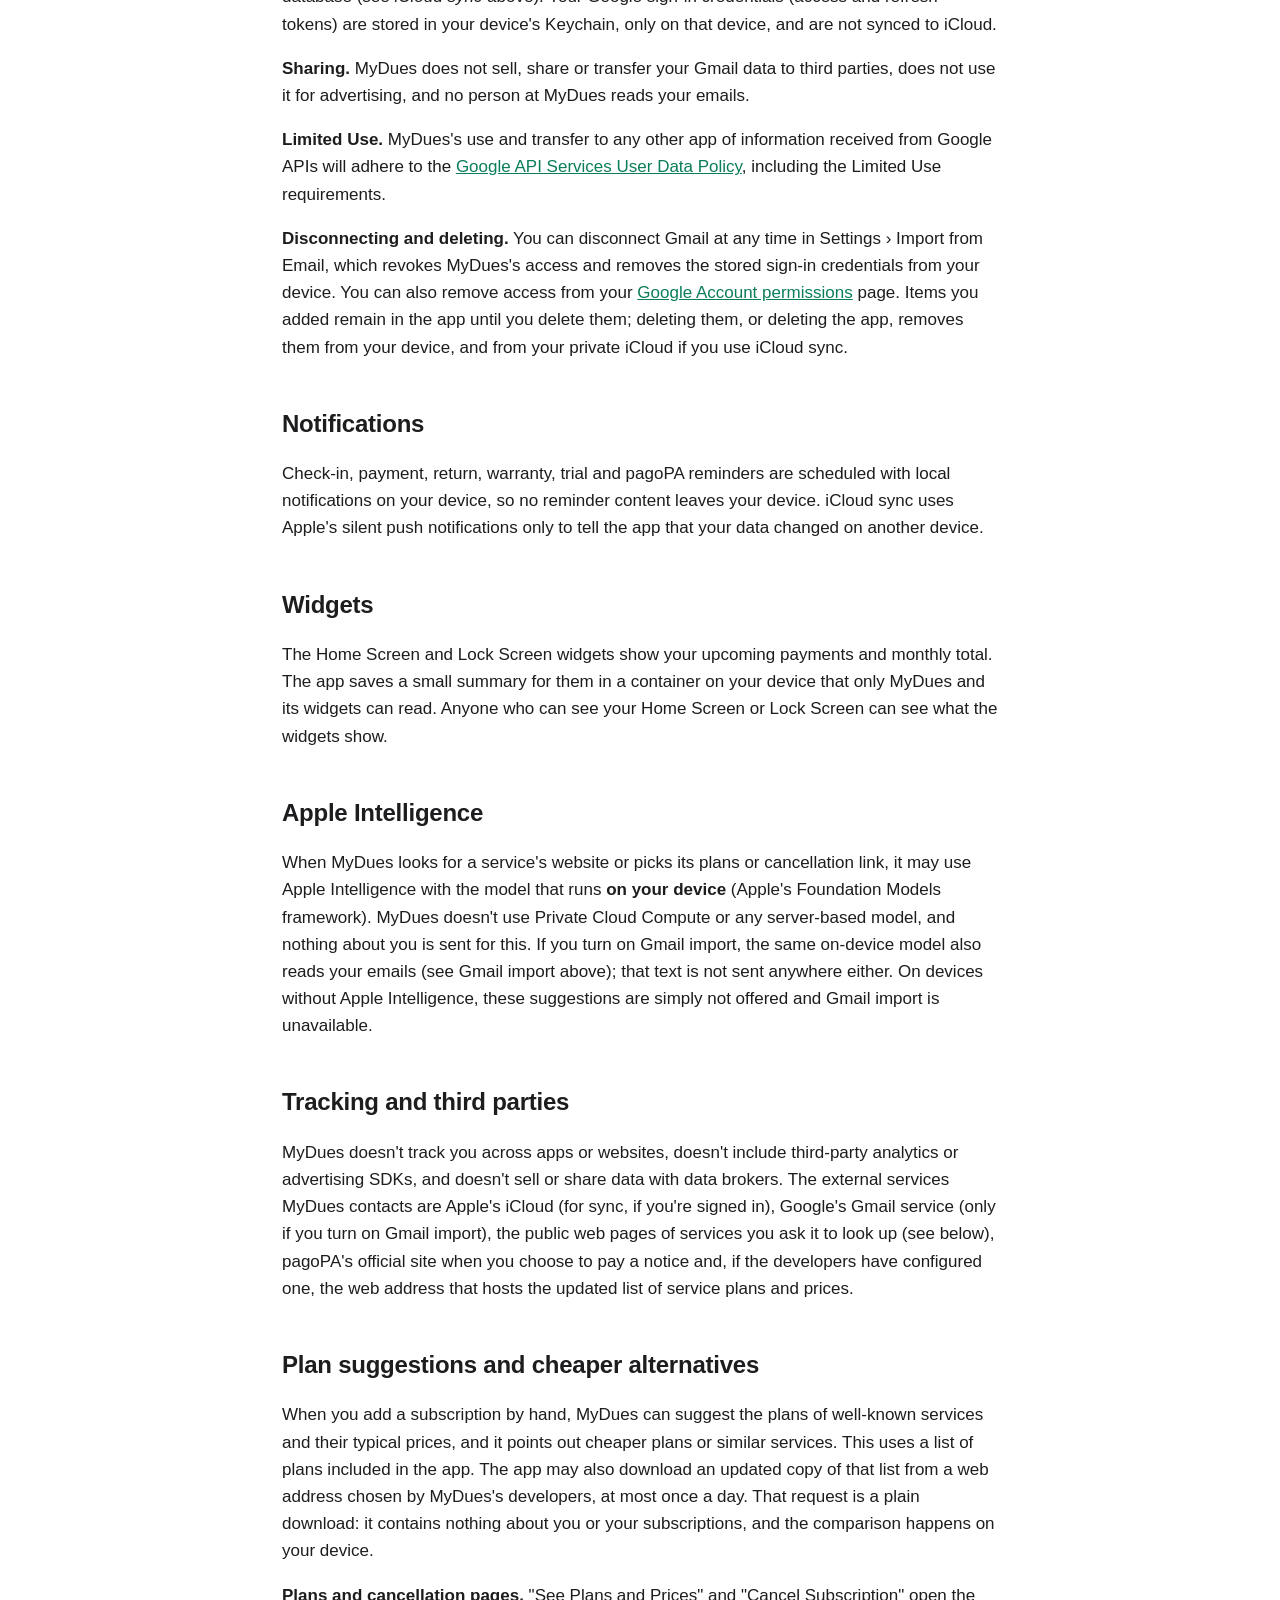
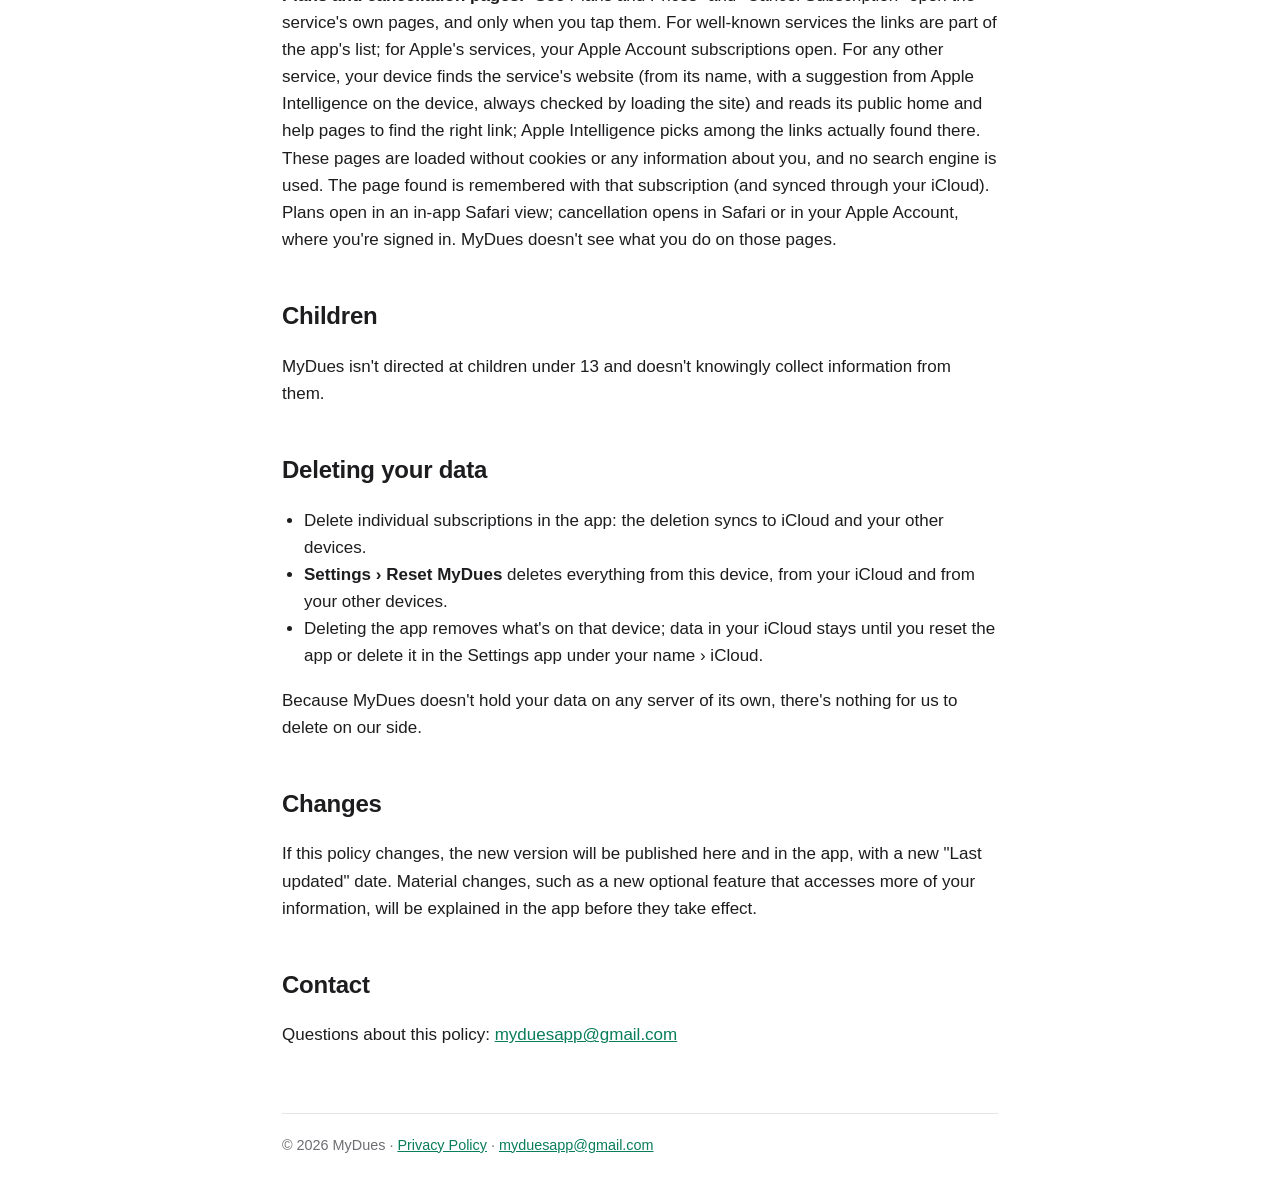
==== commit 52121c5b: "Add homepage and Gmail import section to privacy policy" ====
--- a/docs/privacy.html
+++ b/docs/privacy.html
@@ -4,9 +4,9 @@
 <title>MyDues Privacy Policy</title><meta name="description" content="MyDues Privacy Policy">
 <link rel="stylesheet" href="style.css"></head><body><div class="wrap">
 <div style="height:24px"></div>
-<nav><a href="index.html">Support</a><a href="index.html#faq">FAQ</a><a href="privacy.html" class="on">Privacy Policy</a></nav>
+<nav><a href="home.html">Home</a><a href="index.html">Support</a><a href="index.html#faq">FAQ</a><a href="privacy.html" class="on">Privacy Policy</a></nav>
 <main class="doc"><h1>MyDues Privacy Policy</h1>
-<p><em>Last updated: November 25, 2026</em></p>
+<p><em>Last updated: November 27, 2026</em></p>
 <p>MyDues helps you keep track of your subscriptions and other recurring payments (household bills, taxes and fees, tuition, insurance), their cost and their due dates. It's built so that your information stays with you: on your devices and in your own private iCloud. MyDues has no user accounts, no servers of its own, no analytics and no advertising.</p>
 <p>This policy also appears inside the app under <strong>Settings › Privacy</strong>. If the two ever differ, this document is the reference.</p>
 <h2>Information MyDues stores</h2>
@@ -20,14 +20,22 @@
 </ul>
 <p><strong>iCloud sync.</strong> If you're signed in to iCloud, this information is also saved in <strong>your private iCloud database</strong> (CloudKit) and in iCloud key-value storage, so it isn't lost if you delete the app or change device, and it stays in sync on your devices signed in with the same Apple Account. Only you can access your private iCloud data; MyDues's developers can't see it. Apple stores it encrypted, and with Advanced Data Protection turned on it's end-to-end encrypted. You can see and delete it in the Settings app under your name › iCloud. If you're not signed in to iCloud, everything stays on the device.</p>
 <p>This information isn't sent to us or to anyone else. Like other app data, it's also included in your device's iCloud or computer backup if you have backups turned on.</p>
+<h2>Gmail import (optional)</h2>
+<p>MyDues can optionally connect to your Gmail account to find your subscriptions, orders and warranties. This feature is off unless you turn it on in <strong>Settings › Import from Email</strong>.</p>
+<p><strong>What MyDues accesses.</strong> If you connect Gmail, you grant MyDues read-only access to your mailbox (the <code>https://www.googleapis.com/auth/gmail.readonly</code> permission). MyDues searches for recent receipts, invoices, renewal notices, order confirmations and warranty documents and reads those emails one at a time. It cannot send, delete or modify any email.</p>
+<p><strong>How the data is used.</strong> The text of each email is analysed by Apple Intelligence, using the model that runs on your device. It is not sent to Apple, Google or anyone else for this step, and Private Cloud Compute and other server-based models are not used. MyDues uses this information only to show you what it found so you can review it: for a subscription, the service name, price, billing frequency and payment date; for an order or warranty, the shop or product, price, purchase date and the return or warranty deadline. Nothing is added until you confirm.</p>
+<p><strong>What is stored.</strong> Email content is kept in memory only while a scan is running. It is not saved to disk, logged, or sent to any server, and MyDues has no servers that receive it. The only thing saved is the subscriptions, orders and warranties you choose to add, stored like anything else you enter in the app: on your device and, if you are signed in to iCloud, in your private iCloud database (see <em>iCloud sync</em> above). Your Google sign-in credentials (access and refresh tokens) are stored in your device's Keychain, only on that device, and are not synced to iCloud.</p>
+<p><strong>Sharing.</strong> MyDues does not sell, share or transfer your Gmail data to third parties, does not use it for advertising, and no person at MyDues reads your emails.</p>
+<p><strong>Limited Use.</strong> MyDues's use and transfer to any other app of information received from Google APIs will adhere to the <a href="https://developers.google.com/terms/api-services-user-data-policy">Google API Services User Data Policy</a>, including the Limited Use requirements.</p>
+<p><strong>Disconnecting and deleting.</strong> You can disconnect Gmail at any time in Settings › Import from Email, which revokes MyDues's access and removes the stored sign-in credentials from your device. You can also remove access from your <a href="https://myaccount.google.com/permissions">Google Account permissions</a> page. Items you added remain in the app until you delete them; deleting them, or deleting the app, removes them from your device, and from your private iCloud if you use iCloud sync.</p>
 <h2>Notifications</h2>
 <p>Check-in, payment, return, warranty, trial and pagoPA reminders are scheduled with local notifications on your device, so no reminder content leaves your device. iCloud sync uses Apple's silent push notifications only to tell the app that your data changed on another device.</p>
 <h2>Widgets</h2>
 <p>The Home Screen and Lock Screen widgets show your upcoming payments and monthly total. The app saves a small summary for them in a container on your device that only MyDues and its widgets can read. Anyone who can see your Home Screen or Lock Screen can see what the widgets show.</p>
 <h2>Apple Intelligence</h2>
-<p>When MyDues looks for a service's website or picks its plans or cancellation link, it may use Apple Intelligence with the model that runs <strong>on your device</strong> (Apple's Foundation Models framework). MyDues doesn't use Private Cloud Compute or any server-based model, and nothing about you is sent for this. On devices without Apple Intelligence, these suggestions are simply not offered.</p>
+<p>When MyDues looks for a service's website or picks its plans or cancellation link, it may use Apple Intelligence with the model that runs <strong>on your device</strong> (Apple's Foundation Models framework). MyDues doesn't use Private Cloud Compute or any server-based model, and nothing about you is sent for this. If you turn on Gmail import, the same on-device model also reads your emails (see Gmail import above); that text is not sent anywhere either. On devices without Apple Intelligence, these suggestions are simply not offered and Gmail import is unavailable.</p>
 <h2>Tracking and third parties</h2>
-<p>MyDues doesn't track you across apps or websites, doesn't include third-party analytics or advertising SDKs, and doesn't sell or share data with data brokers. The external services MyDues contacts are Apple's iCloud (for sync, if you're signed in), the public web pages of services you ask it to look up (see below), pagoPA's official site when you choose to pay a notice and, if the developers have configured one, the web address that hosts the updated list of service plans and prices.</p>
+<p>MyDues doesn't track you across apps or websites, doesn't include third-party analytics or advertising SDKs, and doesn't sell or share data with data brokers. The external services MyDues contacts are Apple's iCloud (for sync, if you're signed in), Google's Gmail service (only if you turn on Gmail import), the public web pages of services you ask it to look up (see below), pagoPA's official site when you choose to pay a notice and, if the developers have configured one, the web address that hosts the updated list of service plans and prices.</p>
 <h2>Plan suggestions and cheaper alternatives</h2>
 <p>When you add a subscription by hand, MyDues can suggest the plans of well-known services and their typical prices, and it points out cheaper plans or similar services. This uses a list of plans included in the app. The app may also download an updated copy of that list from a web address chosen by MyDues's developers, at most once a day. That request is a plain download: it contains nothing about you or your subscriptions, and the comparison happens on your device.</p>
 <p><strong>Plans and cancellation pages.</strong> "See Plans and Prices" and "Cancel Subscription" open the service's own pages, and only when you tap them. For well-known services the links are part of the app's list; for Apple's services, your Apple Account subscriptions open. For any other service, your device finds the service's website (from its name, with a suggestion from Apple Intelligence on the device, always checked by loading the site) and reads its public home and help pages to find the right link; Apple Intelligence picks among the links actually found there. These pages are loaded without cookies or any information about you, and no search engine is used. The page found is remembered with that subscription (and synced through your iCloud). Plans open in an in-app Safari view; cancellation opens in Safari or in your Apple Account, where you're signed in. MyDues doesn't see what you do on those pages.</p>
